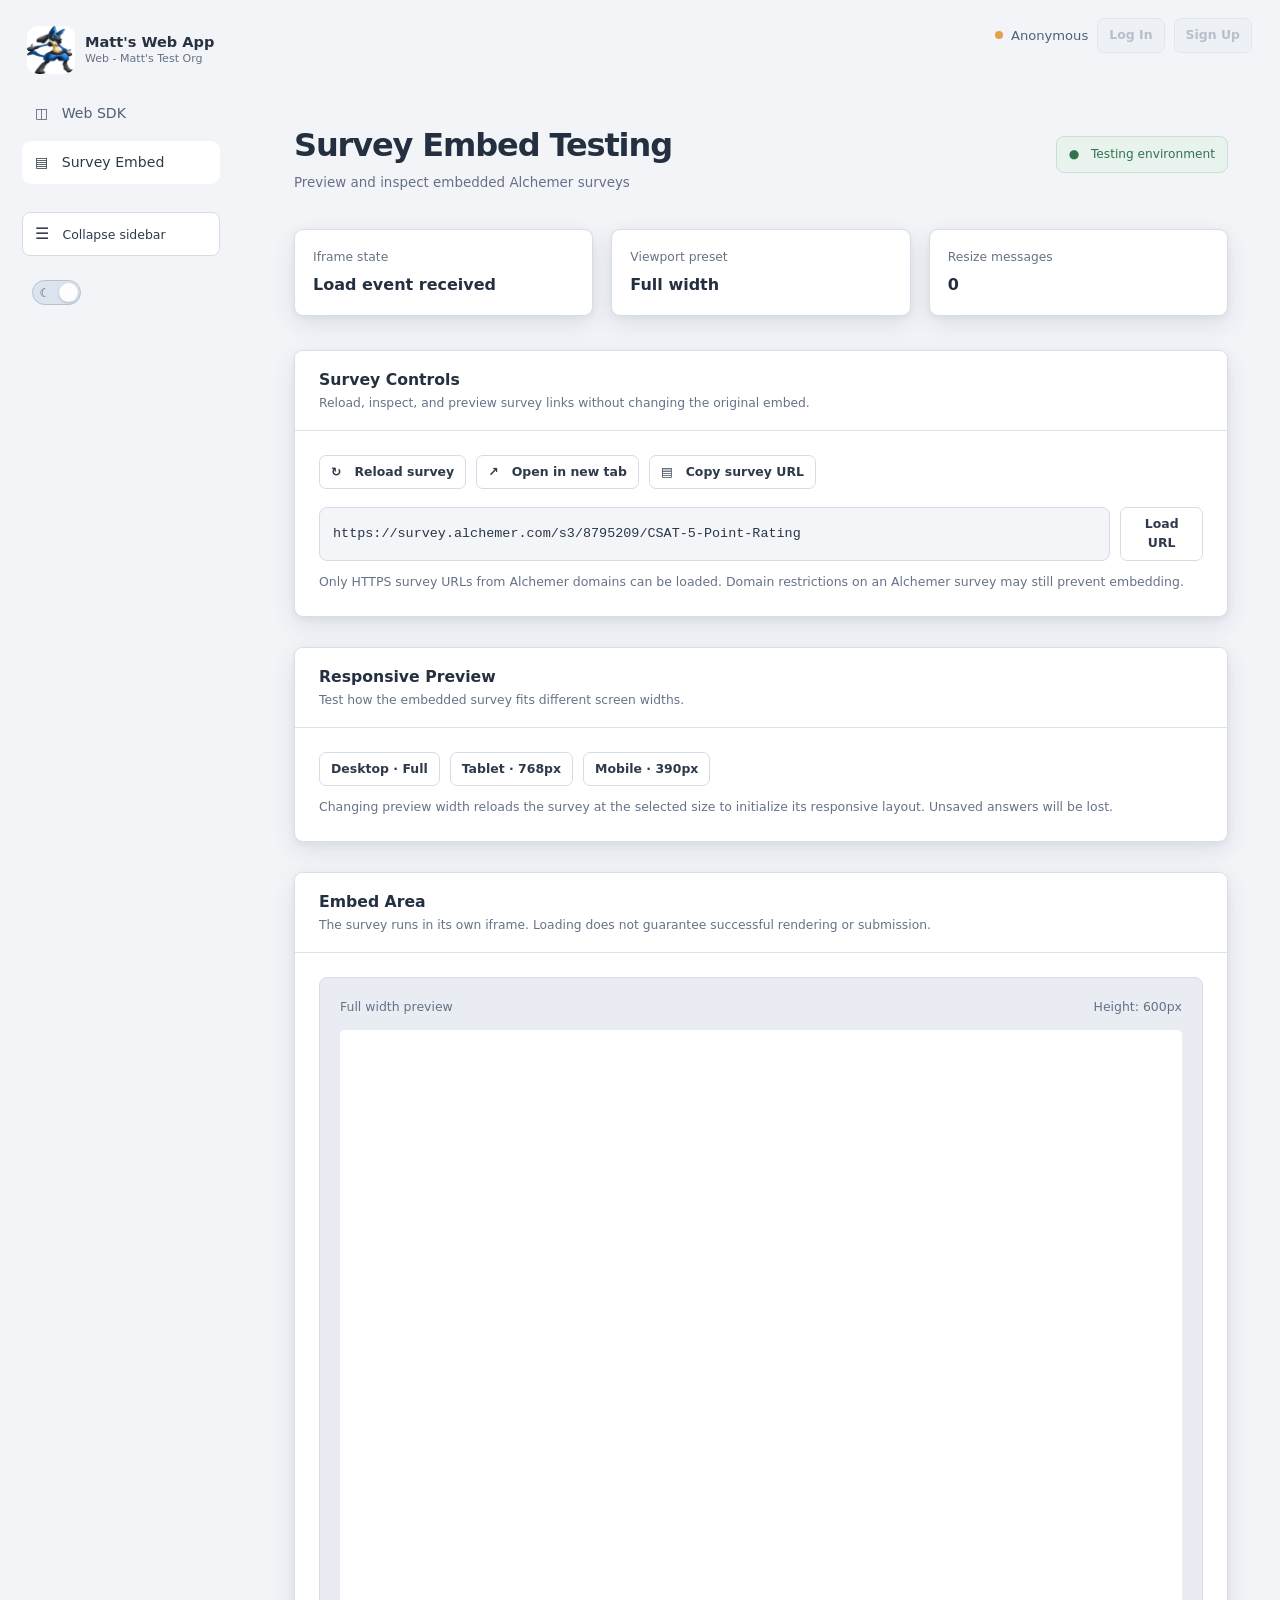
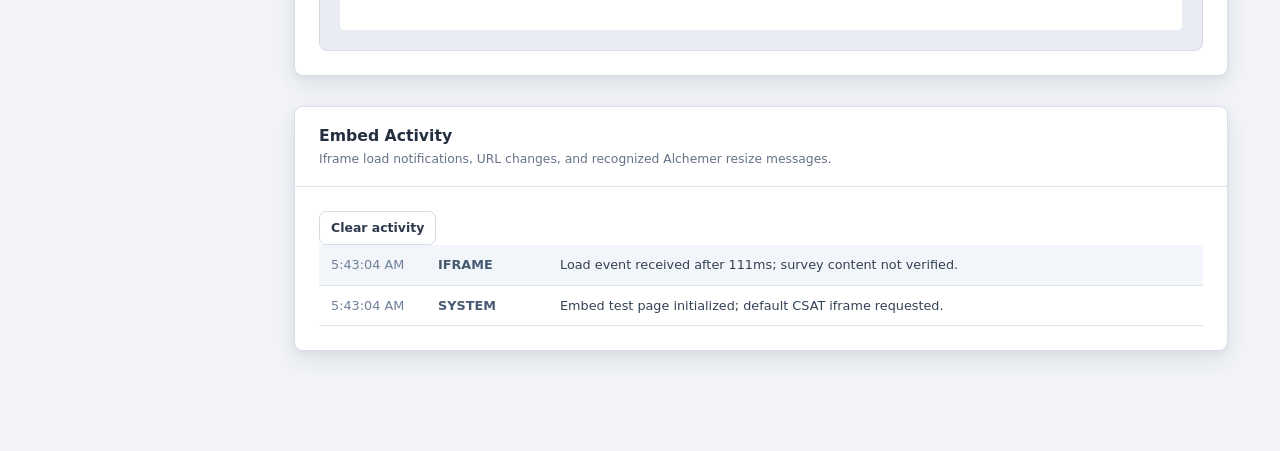
==== survey-embed.html @ 8068ecb2 "Remove footer and reload survey iframe when preview size changes" ====
<!DOCTYPE html>
<html lang="en">
<head>
  <meta charset="UTF-8">
  <meta name="viewport" content="width=device-width, initial-scale=1.0">
  <meta name="theme-color" content="#1d2026">
  <title>Survey Embed Testing — Matt's Web App</title>
  <style>
    :root { color-scheme: dark; --ink: #edf1f7; --muted: #a4adbb; --line: #393f48; --surface: #282c33; }
    * { box-sizing: border-box; }
    body { margin: 0; background: #1d2026; color: var(--ink); font-family: Inter,ui-sans-serif,system-ui,-apple-system,BlinkMacSystemFont,"Segoe UI",sans-serif; line-height: 1.5; }
    button,input { font: inherit; } button { cursor: pointer; } a { color: inherit; }
    .site-header { position: fixed; inset: 0 auto 0 0; width: 242px; background: #24272e; border-right: 1px solid #333840; }
    .header-inner { padding: 24px 14px; display: flex; flex-direction: column; gap: 36px; height: 100%; }
    .sidebar-brand { display: flex; align-items: center; gap: 10px; padding: 2px 5px 22px; border-bottom: 1px solid #373c45; text-decoration: none; }
    .sidebar-brand img { width: 48px; height: 48px; border-radius: 11px; object-fit: contain; flex-shrink: 0; }
    .sidebar-brand strong { display: block; font-size: .91rem; line-height: 1.3; }
    .sidebar-brand small { display: block; font-size: .69rem; color: #aab4c4; line-height: 1.35; }
    .brand { display: grid; gap: 6px; }
    .top-link { display: block; color: #a9afbb; padding: 11px 13px; border-radius: 8px; font-size: .88rem; text-decoration: none; }
    .top-link:hover { background: #343943; color: #fff; }
    .active-link { background: #30343d; color: #fff; border-left: 3px solid #818d9c; }
    .page { max-width: 1320px; margin-left: 242px; padding: 38px 52px 70px; }
    .top-status { display: flex; justify-content: flex-end; min-height: 46px; margin-bottom: 28px; }
    .status-pill { display: inline-flex; align-items: center; align-self: flex-start; gap: 8px; color: #c4ccd8; font-size: .83rem; }
    .status-dot { width: 8px; height: 8px; background: #b1b6c0; border-radius: 50%; }
    .status-pill[data-state="ready"] .status-dot { background: #69d4a2; }
    .status-pill[data-state="loading"] .status-dot { background: #e2b66d; }
    .heading { display: flex; justify-content: space-between; gap: 16px; align-items: center; margin-bottom: 36px; }
    .overline { font-size: .7rem; letter-spacing: .16em; color: #a0a9b5; font-weight: 750; }
    h1 { font-size: clamp(1.55rem,2.5vw,2rem); letter-spacing: -.035em; margin: 5px 0 4px; }
    .heading p { color: var(--muted); font-size: .84rem; margin: 0; }
    .environment { border: 1px solid #424d48; background: #292e32; color: #a5c8b1; padding: 8px 12px; border-radius: 8px; white-space: nowrap; font-size: .76rem; }
    .panel { background: var(--surface); border: 1px solid var(--line); border-radius: 9px; margin-bottom: 30px; padding: 0 24px 24px; box-shadow: 0 3px 12px rgba(0,0,0,.1); overflow: hidden; }
    .panel-heading { margin: 0 -24px 24px; padding: 17px 24px; background: #2c3038; border-bottom: 1px solid #3b424b; }
    h2 { font-size: .98rem; margin: 0 0 3px; }
    .panel-heading p { color: #9da6b5; font-size: .77rem; margin: 0; }
    .controls { display: flex; flex-wrap: wrap; align-items: center; gap: 10px; }
    .button { border: 1px solid #515a68; background: #343a44; color: #f0f4fa; padding: 10px 14px; border-radius: 7px; font-size: .84rem; font-weight: 600; }
    .button:hover { background: #424a56; border-color: #7b8797; }
    .button:focus-visible,input:focus-visible { outline: 2px solid #9bb2c7; outline-offset: 2px; }
    .button.selected { background: #4b5665; border-color: #929dac; }
    .url-row { display: flex; gap: 10px; margin-top: 18px; }
    .url-input { width: 100%; min-width: 0; padding: 11px 13px; background: #22262d; border: 1px solid #4b535f; border-radius: 7px; color: #edf1f7; font-size: .84rem; }
    .helper { font-size: .78rem; color: #a4adbb; margin: 12px 0 0; }
    .viewer { background: #20242b; border: 1px solid #424952; border-radius: 8px; padding: 20px; overflow: auto; }
    .viewer-meta { display: flex; justify-content: space-between; gap: 12px; color: #aab4c2; font-size: .78rem; margin-bottom: 13px; }
    .embed-shell { width: 100%; max-width: 100%; margin: 0 auto; background: #fff; border-radius: 5px; overflow: hidden; transition: width 180ms ease; }
    .embed-frame { display: block; width: 100%; min-height: 600px; border: 0; background: #fff; }
    .stats { display: grid; grid-template-columns: repeat(3,minmax(0,1fr)); gap: 14px; margin-bottom: 30px; }
    .stat { padding: 18px; border: 1px solid #393f48; background: #282c33; border-radius: 9px; }
    .stat-label { display: block; color: #a4adbb; font-size: .77rem; margin-bottom: 6px; }
    .stat-value { font-size: 1rem; font-weight: 700; overflow-wrap: anywhere; }
    .log { max-height: 300px; overflow: auto; }
    .log-entry { display: grid; grid-template-columns: 95px 110px minmax(0,1fr); gap: 12px; padding: 10px 12px; border-bottom: 1px solid #3d444d; font-size: .8rem; }
    .log-entry:nth-child(odd) { background: #2d323a; }
    .log-time { color: #a4adbb; } .log-type { color: #b5c5d6; font-weight: 700; } .log-message { color: #d0d7e2; overflow-wrap: anywhere; }
    .footer { text-align: center; color: #8995a8; font-size: .78rem; padding: 10px 0; }
    @media(max-width:900px) {
      .site-header { position: relative; width: 100%; border-right: 0; border-bottom: 1px solid #333840; }
      .header-inner { height: auto; padding: 12px 20px; flex-direction: row; flex-wrap: wrap; align-items: center; gap: 12px; }
      .sidebar-brand { border: 0; padding: 0; }
      .brand { display: flex; gap: 5px; }
      .page { margin: 0; padding: 28px 30px 50px; }
    }
    @media(max-width:620px) {
      .header-inner { flex-direction: column; align-items: flex-start; }
      .page { padding: 20px 16px 40px; }
      .heading { flex-direction: column; align-items: flex-start; gap: 10px; }
      .panel { padding: 0 16px 18px; margin-bottom: 24px; }
      .panel-heading { margin: 0 -16px 18px; padding: 15px 16px; }
      .stats { grid-template-columns: 1fr; gap: 10px; }
      .url-row { flex-direction: column; }
      .viewer { padding: 10px; }
      .log-entry { grid-template-columns: 1fr; gap: 2px; }
    }
  
    /* Floating sidebar: same page background, no enclosing rail */
    .site-header { background: transparent; border-right: 0; }
    .sidebar-brand { border-bottom: 0; padding-bottom: 0; }
    .header-inner { padding-left: 22px; padding-right: 22px; }
    .brand .active-link { border-left: 0; background: #30343d; }
    .brand .top-link, .brand-name.top-link { border-radius: 9px; }
    @media (max-width: 900px) {
      .site-header { border-bottom: 0; }
      .header-inner { padding-left: 20px; padding-right: 20px; }
    }


    /* Deeper panel surfaces and stronger elevation */
    .panel {
      background: #22262d;
      border-color: #3c424c;
      box-shadow: 0 10px 24px rgba(0, 0, 0, .28), 0 3px 8px rgba(0, 0, 0, .16);
    }
    .panel:hover {
      border-color: #505762;
      box-shadow: 0 13px 28px rgba(0, 0, 0, .32), 0 4px 10px rgba(0, 0, 0, .18);
    }
    .panel-heading { background: #252a32; border-bottom-color: #393f49; }
    .event-button { background: #343a44; }
    .event-button:hover { background: #404753; }

    .url-input { background: #171b21; border: 1px solid #343b45; border-radius: 8px; color: #d0d7e2; font-family: ui-monospace, SFMono-Regular, Consolas, monospace; }
    .url-input::placeholder { color: #8995a5; }
    .url-input:focus { outline: 1px solid #778595; border-color: #778595; }
    .heading { margin-top: 4px; }

    /* Shared SDK dashboard layout and inactive account controls */
    .global-auth { position: fixed; top: 18px; right: 28px; z-index: 100; display: flex; align-items: center; gap: 10px; }
    .global-auth .button { padding: 7px 11px; min-height: 34px; font-size: .78rem; }
    .global-auth .button:disabled { cursor: not-allowed; opacity: .48; background: #30353d; color: #b5beca; border-color: #434a55; }
    .auth-indicator { display: inline-flex; align-items: center; gap: 8px; font-size: .82rem; color: #aab4c2; }
    .auth-dot { width: 8px; height: 8px; border-radius: 50%; background: #e5a04c; }
    .page { box-sizing: border-box; max-width: none; width: auto; margin-left: 242px; padding: 112px 52px 70px; }
    .page > .heading, .page > .stats, .page > .panel, .page > .footer { width: 100%; max-width: 1320px; margin-left: auto; margin-right: auto; }
    .heading { margin-bottom: 36px; }
    .stats { margin-bottom: 34px; gap: 18px; }
    .panel { background: #22262d; border-color: #3c424c; box-shadow: 0 10px 24px rgba(0,0,0,.28),0 3px 8px rgba(0,0,0,.16); }
    .panel-heading { background: #2d323a; border-bottom-color: #3b424b; }
    .button { background: #30353d; border-color: #434a55; padding: 7px 11px; min-height: 34px; font-size: .78rem; }
    .button:hover:not(:disabled) { background: #393f49; border-color: #687381; }
    @media (max-width: 900px) {
      .page { margin-left: 0; padding: 90px 30px 50px; }
      .global-auth { top: 16px; right: 20px; }
      .sidebar-brand { padding-right: 175px; }
    }
    @media (max-width: 620px) {
      .page { padding: 85px 16px 40px; }
      .global-auth { top: 14px; right: 14px; gap: 6px; }
      .global-auth .button { padding: 7px 9px; font-size: .75rem; }
      .sidebar-brand { padding-right: 140px; }
    }

    /* Shared appearance control */
    .theme-toggle { display: inline-flex; align-items: center; justify-content: center; gap: 7px; flex: 0 0 auto; min-height: 34px; padding: 7px 11px; border: 1px solid #434a55; border-radius: 8px; background: #30353d; color: #e9edf3; font: 600 .78rem/1.2 inherit; cursor: pointer; }
    .theme-toggle:hover { background: #393f49; }
    .theme-toggle:focus-visible { outline: 2px solid #9bb2c7; outline-offset: 2px; }
    .theme-toggle .theme-icon { font-size: 1rem; line-height: 1; }
    .global-auth { gap: 9px; }
    html[data-theme="light"] { color-scheme: light; --ink: #222c39; --muted: #667387; --line: #d5dce5; --surface: #fff; --canvas: #f3f5f8; --sky: #e6edf5; --orange-wash: #fff2e1; --green: #16845d; --green-bg: #e5f5ed; --amber: #a46713; --red: #bb3d4c; --shadow: 0 8px 22px rgba(32,46,65,.09); }
    html[data-theme="light"] body { background: #f2f4f8; color: #273241; }
    html[data-theme="light"] .site-header { background: transparent; border-color: transparent; }
    html[data-theme="light"] .sidebar-brand, html[data-theme="light"] .sidebar-brand strong { color: #273241; border-color: #dce2e9; }
    html[data-theme="light"] .sidebar-brand small, html[data-theme="light"] .heading p, html[data-theme="light"] .dashboard-heading p { color: #647186; }
    html[data-theme="light"] .brand .top-link, html[data-theme="light"] .brand-name.top-link { color: #526074; }
    html[data-theme="light"] .brand .active-link { background: #e2e7ef; color: #263242; }
    html[data-theme="light"] .brand .top-link:hover { background: #e6ebf2; color: #263242; }
    html[data-theme="light"] .sidebar-toggle { background: #fff; color: #526074; border-color: #d5dce5; }
    html[data-theme="light"] .dashboard-heading h1, html[data-theme="light"] .heading h1 { color: #243040; }
    html[data-theme="light"] .dashboard-environment, html[data-theme="light"] .environment { background: #e9f3ee; color: #31744f; border-color: #cadfd0; }
    html[data-theme="light"] .status-card, html[data-theme="light"] .stat, html[data-theme="light"] .panel { background: #fff; border-color: #d7dee8; box-shadow: 0 9px 25px rgba(37,52,73,.1),0 2px 6px rgba(37,52,73,.05); }
    html[data-theme="light"] .panel:hover, html[data-theme="light"] .status-card:hover { border-color: #bdc9d8; box-shadow: 0 12px 27px rgba(37,52,73,.12); }
    html[data-theme="light"] .panel-heading { background: #e9edf3; border-bottom-color: #d5dce5; }
    html[data-theme="light"] .panel-heading h2, html[data-theme="light"] .stat-value, html[data-theme="light"] .status-value { color: #243040; }
    html[data-theme="light"] .panel-heading p, html[data-theme="light"] .status-label, html[data-theme="light"] .status-detail, html[data-theme="light"] .stat-label, html[data-theme="light"] .helper { color: #667387; }
    html[data-theme="light"] .event-button, html[data-theme="light"] .button, html[data-theme="light"] .button-secondary, html[data-theme="light"] .theme-toggle { background: #e9edf3; color: #2e3a4b; border-color: #cfd8e3; }
    html[data-theme="light"] .event-button:hover, html[data-theme="light"] .button:hover:not(:disabled), html[data-theme="light"] .theme-toggle:hover { background: #dde5ee; border-color: #b3c1d0; }
    html[data-theme="light"] .event-title, html[data-theme="light"] .event-button strong { color: #273241; }
    html[data-theme="light"] .event-description { color: #68768a; }
    html[data-theme="light"] .event-symbol { background: #dce5ef; color: #51667d; }
    html[data-theme="light"] .reset-button:not(:disabled):hover { background: #ffebed; color: #a62e42; border-color: #d45b6c; }
    html[data-theme="light"] .tool-console, html[data-theme="light"] .event-list, html[data-theme="light"] .text-input, html[data-theme="light"] .url-input, html[data-theme="light"] .inspector-grid code, html[data-theme="light"] .inspector-grid pre { background: #f3f5f8; color: #293648; border-color: #d5dce5; }
    html[data-theme="light"] .tool-console-heading { background: #e9edf3; color: #526074; border-color: #d5dce5; }
    html[data-theme="light"] .tool-console-output, html[data-theme="light"] .event-message { color: #344255; }
    html[data-theme="light"] .tool-console-output[data-tone="success"] { color: #197450; }
    html[data-theme="light"] .tool-console-output[data-tone="error"] { color: #b3374c; }
    html[data-theme="light"] .event-time, html[data-theme="light"] .event-list .empty-state, html[data-theme="light"] .tool-console-label { color: #718096; }
    html[data-theme="light"] .event-type { color: #465b72; }
    html[data-theme="light"] .text-input::placeholder, html[data-theme="light"] .url-input::placeholder { color: #8490a0; }
    html[data-theme="light"] .history-check, html[data-theme="light"] .viewer-meta, html[data-theme="light"] .footer { color: #657287; }
    html[data-theme="light"] .tool-console-output, html[data-theme="light"] .tool-console-heading { border-color: #d5dce5; }
    html[data-theme="light"] .viewer { background: #e9edf3; border-color: #d5dce5; }
    html[data-theme="light"] .log-entry { border-color: #dce2e9; }
    html[data-theme="light"] .log-entry:nth-child(odd) { background: #f2f5f9; }
    html[data-theme="light"] .log-time { color: #708097; }
    html[data-theme="light"] .log-type { color: #465b72; }
    html[data-theme="light"] .log-message { color: #344255; }
    html[data-theme="light"] .auth-indicator, html[data-theme="light"] .global-auth .anonymous-pill { color: #526074; }
    html[data-theme="light"] .notice { background: #f4f6f9; color: #566477; border-color: #d5dce5; }
    html[data-theme="light"] .toast { background: #fff; color: #273241; border-color: #d5dce5; }
    html[data-theme="light"] .toast span { color: #526074; }
    html[data-theme="light"] .global-auth .button:disabled { background: #e9edf3; color: #7b8798; border-color: #cfd8e3; }
    @media (max-width: 620px) { .theme-toggle .theme-label { display: none; } .theme-toggle { padding: 7px 9px; } }

    /* Compact sidebar theme switch and white light-mode headers */
    .header-inner { gap: 18px; }
    .brand { margin-bottom: 10px; }
    .theme-toggle {
      align-self: stretch; display: flex; justify-content: flex-start; align-items: center;
      gap: 9px; width: 100%; min-height: 34px; padding: 5px 10px;
      border: 0; background: transparent; color: #b7c1ce; border-radius: 8px;
      font-size: .76rem; font-weight: 500; cursor: pointer;
    }
    .theme-toggle:hover { background: #30353d; }
    .theme-toggle .theme-icon { font-size: .85rem; width: 15px; }
    .theme-toggle .theme-track { position: relative; width: 33px; height: 18px; flex-shrink: 0; border-radius: 20px; background: #4b5360; border: 1px solid #66707e; transition: background .18s ease; }
    .theme-toggle .theme-thumb { position: absolute; left: 2px; top: 2px; width: 12px; height: 12px; background: #e6eaf0; border-radius: 50%; transition: transform .18s ease; }
    html[data-theme="light"] .theme-toggle .theme-track { background: #a8b7ca; border-color: #91a3b8; }
    html[data-theme="light"] .theme-toggle .theme-thumb { transform: translateX(15px); background: #fff; }
    html[data-theme="light"] .panel-heading { background: #fff; border-bottom-color: #dce2e9; }
    html[data-theme="light"] .theme-toggle { background: transparent; border: 0; color: #526074; }
    html[data-theme="light"] .theme-toggle:hover { background: #e6ebf2; }
    @media (min-width: 901px) {
      body.sidebar-collapsed .theme-toggle { padding: 8px 3px; justify-content: center; flex-wrap: wrap; gap: 5px; }
      body.sidebar-collapsed .theme-toggle .theme-label { display: none; }
    }
    @media (max-width: 620px) {
      .theme-toggle { width: auto; align-self: flex-start; }
      .theme-toggle .theme-label { display: inline; }
    }

    .sidebar-toggle { background: transparent; border: 1px solid #3d444f; border-radius: 8px; padding: 9px 12px; color: #abb6c4; text-align: left; cursor: pointer; }
    .sidebar-toggle:hover { background: #30353d; }
    .sidebar-toggle-text { margin-left: 8px; font-size: .78rem; }
    html[data-theme="light"] .sidebar-toggle { background: #fff; border-color: #d5dce5; color: #526074; }
    @media (min-width: 901px) {
      body.sidebar-collapsed .site-header { width: 86px; }
      body.sidebar-collapsed .page { margin-left: 86px; }
      body.sidebar-collapsed .header-inner { padding-left: 14px; padding-right: 14px; }
      body.sidebar-collapsed .sidebar-brand { justify-content: center; }
      body.sidebar-collapsed .sidebar-brand span, body.sidebar-collapsed .sidebar-toggle-text { display: none; }
      body.sidebar-collapsed .brand .top-link { font-size: 0; text-align: center; }
      body.sidebar-collapsed .brand .top-link::first-letter { font-size: 1.2rem; }
      body.sidebar-collapsed .sidebar-toggle { text-align: center; }
    }

    /* Minimal sun/moon slider with no accompanying label */
    .theme-toggle, html[data-theme="light"] .theme-toggle { width: auto; align-self: flex-start; padding: 6px 10px; background: transparent; border: 0; }
    .theme-toggle .theme-track { width: 49px; height: 25px; display: flex; justify-content: space-between; align-items: center; padding: 0 5px; box-sizing: border-box; background: #444c58; border-color: #677383; }
    .theme-toggle .theme-sun, .theme-toggle .theme-moon { position: relative; z-index: 2; font-size: 12px; line-height: 1; color: #d5deea; }
    .theme-toggle .theme-thumb { width: 19px; height: 19px; top: 2px; left: 2px; background: #e9edf4; opacity: .95; }
    html[data-theme="light"] .theme-toggle .theme-track { background: #dce5ef; border-color: #b5c2d1; }
    html[data-theme="light"] .theme-toggle .theme-thumb { transform: translateX(24px); background: #fff; box-shadow: 0 1px 3px rgba(37,52,73,.25); }
    html[data-theme="light"] .theme-toggle .theme-sun, html[data-theme="light"] .theme-toggle .theme-moon { color: #506177; }
    @media (min-width: 901px) { body.sidebar-collapsed .theme-toggle { padding: 7px 0; width: 100%; justify-content: center; } }
    /* White interactive surfaces; preserve shaded text inputs and terminal consoles */
    html[data-theme="light"] .button, html[data-theme="light"] .button-secondary,
    html[data-theme="light"] .event-button, html[data-theme="light"] .sidebar-toggle,
    html[data-theme="light"] .brand .active-link, html[data-theme="light"] .event-symbol {
      background: #fff; color: #2e3a4b; border-color: #d5dce5;
    }
    html[data-theme="light"] .button:hover:not(:disabled), html[data-theme="light"] .button-secondary:hover:not(:disabled),
    html[data-theme="light"] .event-button:hover, html[data-theme="light"] .sidebar-toggle:hover,
    html[data-theme="light"] .brand .top-link:hover { background: #f5f7fa; border-color: #becad7; }
    html[data-theme="light"] .panel-heading { background: #fff; }
    html[data-theme="light"] .text-input, html[data-theme="light"] .url-input,
    html[data-theme="light"] .event-list, html[data-theme="light"] .tool-console { background: #f3f5f8; }

    /* Moon left, sun right; only the unselected option is visible */
    .theme-toggle .theme-moon, .theme-toggle .theme-sun { display: inline-flex; align-items: center; justify-content: center; width: 14px; }
    html[data-theme="dark"] .theme-toggle .theme-moon { visibility: hidden; }
    html[data-theme="dark"] .theme-toggle .theme-sun { visibility: visible; }
    html[data-theme="light"] .theme-toggle .theme-sun { visibility: hidden; }
    html[data-theme="light"] .theme-toggle .theme-moon { visibility: visible; }
</style>
  <script src="https://api.alchemer.com/head/surveyjsscript"></script>
  <script>
    (function () {
      var saved;
      try { saved = localStorage.getItem("matt-web-app-theme"); } catch (_) {}
      var theme = saved === "light" || saved === "dark" ? saved : (window.matchMedia("(prefers-color-scheme: light)").matches ? "light" : "dark");
      document.documentElement.dataset.theme = theme;
    })();
  </script>
</head>
<body>
  <header class="site-header">
    <div class="header-inner">
      <a class="sidebar-brand" href="./index.html">
        <img src="./Lucario-Icon.png" alt="" width="48" height="48">
        <span><strong>Matt's Web App</strong><small>Web - Matt's Test Org</small></span>
      </a>
      <nav class="brand" aria-label="Main navigation">
        <a class="top-link" href="./index.html">◫ &nbsp; Web SDK</a>
        <a class="top-link active-link" href="./survey-embed.html" aria-current="page">▤ &nbsp; Survey Embed</a>
      </nav>
      <button class="sidebar-toggle" id="sidebarToggle" type="button" aria-label="Collapse sidebar" aria-expanded="true">☰ <span class="sidebar-toggle-text">Collapse sidebar</span></button>
      <button class="theme-toggle" id="themeToggle" type="button" aria-label="Switch theme" aria-pressed="false" title="Switch theme"><span class="theme-track" aria-hidden="true"><span class="theme-moon">☾</span><span class="theme-sun">☀</span><span class="theme-thumb"></span></span></button>
    </div>
  </header>
  <div class="global-auth" aria-label="Authentication unavailable on Survey Embed">
    
    <span class="auth-indicator"><span class="auth-dot"></span>Anonymous</span>
    <button class="button" type="button" disabled title="Sign in on the SDK Testing dashboard">Log In</button>
    <button class="button" type="button" disabled title="Sign up on the SDK Testing dashboard">Sign Up</button>
  </div>
  <main class="page">
    <section class="heading">
      <div><h1>Survey Embed Testing</h1><p>Preview and inspect embedded Alchemer surveys</p></div>
      <span class="environment">● &nbsp; Testing environment</span>
    </section>
    <div class="stats">
      <div class="stat"><span class="stat-label">Iframe state</span><span class="stat-value" id="frameState">Loading</span></div>
      <div class="stat"><span class="stat-label">Viewport preset</span><span class="stat-value" id="viewportState">Full width</span></div>
      <div class="stat"><span class="stat-label">Resize messages</span><span class="stat-value" id="resizeCount">0</span></div>
    </div>
    <section class="panel">
      <div class="panel-heading"><h2>Survey Controls</h2><p>Reload, inspect, and preview survey links without changing the original embed.</p></div>
      <div class="controls">
        <button class="button" id="reloadButton" type="button">↻ &nbsp; Reload survey</button>
        <button class="button" id="openButton" type="button">↗ &nbsp; Open in new tab</button>
        <button class="button" id="copyButton" type="button">▤ &nbsp; Copy survey URL</button>
      </div>
      <div class="url-row">
        <input class="url-input" id="surveyUrl" aria-label="Survey URL" type="url" value="https://survey.alchemer.com/s3/8795209/CSAT-5-Point-Rating">
        <button class="button" id="applyButton" type="button">Load URL</button>
      </div>
      <p class="helper">Only HTTPS survey URLs from Alchemer domains can be loaded. Domain restrictions on an Alchemer survey may still prevent embedding.</p>
    </section>
    <section class="panel">
      <div class="panel-heading"><h2>Responsive Preview</h2><p>Test how the embedded survey fits different screen widths.</p></div>
      <div class="controls" role="group" aria-label="Survey preview width">
        <button class="button selected" type="button" data-width="full">Desktop · Full</button>
        <button class="button" type="button" data-width="768">Tablet · 768px</button>
        <button class="button" type="button" data-width="390">Mobile · 390px</button>
      </div>
      <p class="helper">Changing preview width reloads the survey at the selected size to initialize its responsive layout. Unsaved answers will be lost.</p>
    </section>
    <section class="panel">
      <div class="panel-heading"><h2>Embed Area</h2><p>The survey runs in its own iframe. Loading does not guarantee successful rendering or submission.</p></div>
      <div class="viewer">
        <div class="viewer-meta"><span id="previewLabel">Full width preview</span><span id="frameHeight">Height: 600px</span></div>
        <div class="embed-shell" id="embedShell">
          <iframe id="alchemer-embed" class="embed-frame" src="https://survey.alchemer.com/s3/8795209/CSAT-5-Point-Rating" title="Alchemer embedded survey" scrolling="auto" loading="lazy"></iframe>
        </div>
      </div>
    </section>
    <section class="panel">
      <div class="panel-heading"><h2>Embed Activity</h2><p>Iframe load notifications, URL changes, and recognized Alchemer resize messages.</p></div>
      <div class="controls"><button class="button" id="clearLogButton" type="button">Clear activity</button></div>
      <div class="log" id="activityLog" role="log" aria-live="polite"></div>
    </section>
  </main>
  <script>
    let frame = document.getElementById("alchemer-embed");
    const shell = document.getElementById("embedShell");
    const urlInput = document.getElementById("surveyUrl");
    const log = document.getElementById("activityLog");
    let resizeMessages = 0;
    let loadStartedAt = performance.now();
    let currentWidth = "full";
    function addLog(type, message) {
      const entry = document.createElement("div");
      entry.className = "log-entry";
      const time = document.createElement("span");
      time.className = "log-time";
      time.textContent = new Date().toLocaleTimeString();
      const label = document.createElement("span");
      label.className = "log-type";
      label.textContent = type;
      const detail = document.createElement("span");
      detail.className = "log-message";
      detail.textContent = message;
      entry.append(time,label,detail);
      log.prepend(entry);
      while (log.children.length > 80) log.lastElementChild.remove();
    }
    function surveyURL(value) {
      try {
        const parsed = new URL(value);
        if (parsed.protocol !== "https:" || !(parsed.hostname === "alchemer.com" || parsed.hostname.endsWith(".alchemer.com"))) return null;
        return parsed.href;
      } catch { return null; }
    }
    function setLoading() {
      document.getElementById("frameState").textContent = "Loading";
      loadStartedAt = performance.now();
    }
    function onFrameLoad() {
      document.getElementById("frameState").textContent = "Load event received";
      addLog("IFRAME","Load event received after " + Math.round(performance.now()-loadStartedAt) + "ms; survey content not verified.");
    }
    function reload(url) {
      setLoading();
      const nextFrame = frame.cloneNode(false);
      nextFrame.src = url;
      nextFrame.style.height = "600px";
      nextFrame.addEventListener("load", onFrameLoad);
      frame.replaceWith(nextFrame);
      frame = nextFrame;
      document.getElementById("frameHeight").textContent = "Height: 600px";
      addLog("NAVIGATION","Requested fresh iframe load at " + (currentWidth === "full" ? "full width" : currentWidth + "px") + ": " + url);
    }
    document.getElementById("reloadButton").addEventListener("click", () => reload(frame.src));
    document.getElementById("applyButton").addEventListener("click", () => {
      const url = surveyURL(urlInput.value.trim());
      if (!url) { addLog("ERROR","Invalid URL: enter an HTTPS Alchemer survey URL."); urlInput.focus(); return; }
      reload(url);
    });
    urlInput.addEventListener("keydown", event => { if (event.key === "Enter") { event.preventDefault(); document.getElementById("applyButton").click(); } });
    document.getElementById("openButton").addEventListener("click", () => window.open(frame.src, "_blank", "noopener,noreferrer"));
    document.getElementById("copyButton").addEventListener("click", async () => {
      try { await navigator.clipboard.writeText(frame.src); addLog("COPY","Survey URL copied."); }
      catch { addLog("ERROR","Clipboard unavailable; select the URL field to copy manually."); urlInput.value = frame.src; urlInput.select(); }
    });
    document.querySelectorAll("[data-width]").forEach(button => button.addEventListener("click", () => {
      currentWidth = button.dataset.width;
      shell.style.width = currentWidth === "full" ? "100%" : currentWidth + "px";
      document.getElementById("viewportState").textContent = currentWidth === "full" ? "Full width" : currentWidth + "px";
      document.getElementById("previewLabel").textContent = currentWidth === "full" ? "Full width preview" : currentWidth + "px preview";
      document.querySelectorAll("[data-width]").forEach(item => item.classList.toggle("selected",item === button));
      addLog("PREVIEW","Preview width set to " + (currentWidth === "full" ? "full" : currentWidth + "px") + ".");
      reload(frame.src);
    }));
    document.getElementById("clearLogButton").addEventListener("click", () => { log.replaceChildren(); addLog("SYSTEM","Activity log cleared."); });
    frame.addEventListener("load", onFrameLoad);
    window.addEventListener("message", event => {
      if (event.source !== frame.contentWindow) return;
      const host = (() => { try { return new URL(event.origin).hostname; } catch { return ""; } })();
      if (!(host === "alchemer.com" || host.endsWith(".alchemer.com"))) return;
      if (!event.data || event.data.caller !== "Alchemer") return;
      const height = Number(event.data.payload);
      if (!Number.isFinite(height) || height < 100 || height > 12000) return;
      frame.style.height = height + "px";
      document.getElementById("frameHeight").textContent = "Height: " + Math.round(height) + "px";
      resizeMessages++;
      document.getElementById("resizeCount").textContent = String(resizeMessages);
      addLog("RESIZE","Accepted Alchemer iframe height message: " + Math.round(height) + "px.");
    });
    document.getElementById("sidebarToggle").addEventListener("click", () => {
      const collapsed = document.body.classList.toggle("sidebar-collapsed");
      document.getElementById("sidebarToggle").setAttribute("aria-expanded", String(!collapsed));
      document.getElementById("sidebarToggle").setAttribute("aria-label", collapsed ? "Expand sidebar" : "Collapse sidebar");
    });
    addLog("SYSTEM","Embed test page initialized; default CSAT iframe requested.");
  </script>

  <script>
    (function () {
      var button = document.getElementById("themeToggle");
      if (!button) return;
      var media = window.matchMedia("(prefers-color-scheme: light)");
      function savedTheme() {
        try { return localStorage.getItem("matt-web-app-theme"); } catch (_) { return null; }
      }
      function apply(theme) {
        document.documentElement.dataset.theme = theme;
        button.setAttribute("aria-label", "Switch to " + (theme === "dark" ? "light" : "dark") + " mode");
        button.title = "Switch to " + (theme === "dark" ? "light" : "dark") + " mode";
        button.setAttribute("aria-pressed", String(theme === "light"));
      }
      apply(document.documentElement.dataset.theme);
      button.addEventListener("click", function () {
        var next = document.documentElement.dataset.theme === "dark" ? "light" : "dark";
        try { localStorage.setItem("matt-web-app-theme", next); } catch (_) {}
        apply(next);
      });
      function systemChanged() {
        if (savedTheme() !== "light" && savedTheme() !== "dark") apply(media.matches ? "light" : "dark");
      }
      if (media.addEventListener) media.addEventListener("change", systemChanged);
      else if (media.addListener) media.addListener(systemChanged);
    })();
  </script>
</body>
</html>
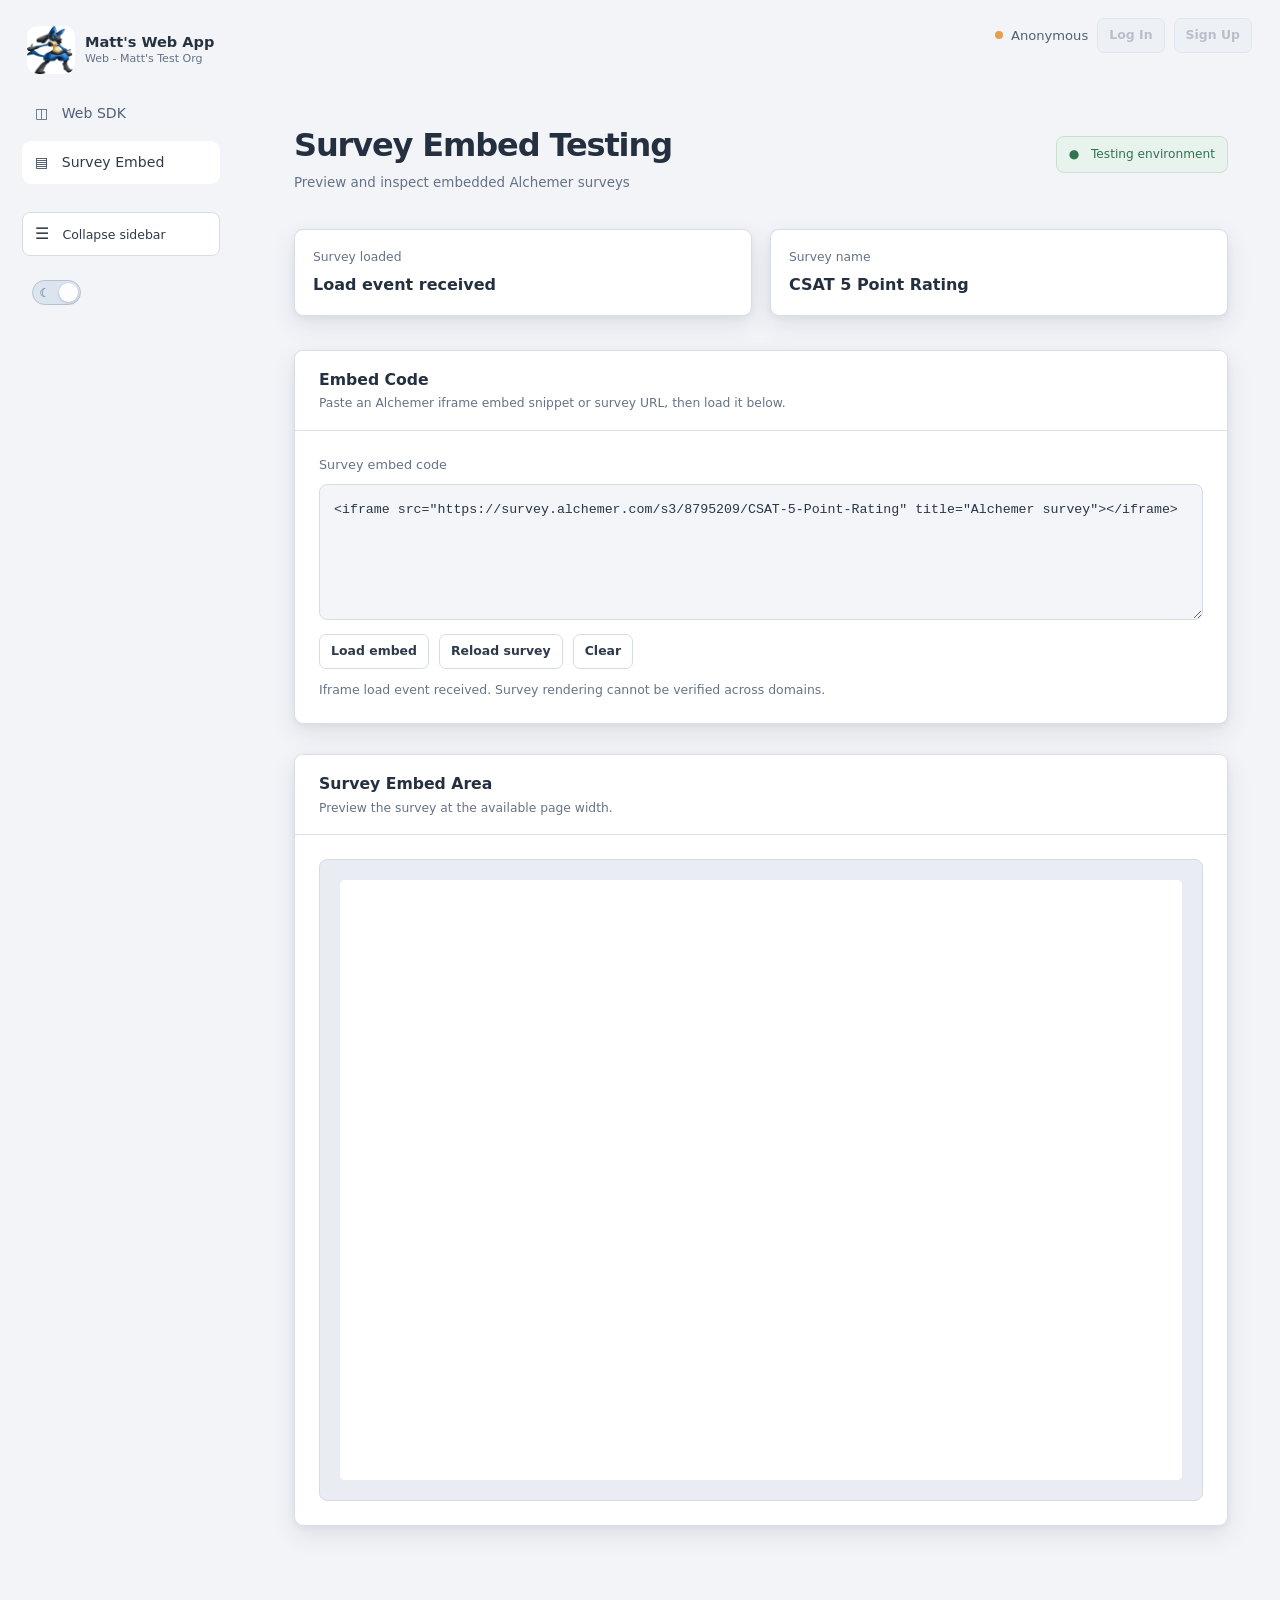
==== commit a4a30489: "Simplify Survey Embed to status tiles, pasteable iframe code, reload and clear controls, and preview" ====
--- a/survey-embed.html
+++ b/survey-embed.html
@@ -253,6 +253,20 @@
     html[data-theme="dark"] .theme-toggle .theme-sun { visibility: visible; }
     html[data-theme="light"] .theme-toggle .theme-sun { visibility: hidden; }
     html[data-theme="light"] .theme-toggle .theme-moon { visibility: visible; }
+
+    /* Simplified embed testing: two stats, code editor and preview */
+    .stats { grid-template-columns: repeat(2,minmax(0,1fr)); }
+    .embed-label { display: block; margin-bottom: 10px; font-size: .8rem; color: #aab4c2; }
+    .embed-code { display: block; width: 100%; min-height: 132px; resize: vertical; padding: 14px; border-radius: 8px; border: 1px solid #343b45; background: #171b21; color: #d0d7e2; font: .83rem/1.6 ui-monospace,SFMono-Regular,Consolas,monospace; }
+    .embed-code:focus { outline: 1px solid #778595; border-color: #778595; }
+    .embed-code::placeholder { color: #8995a5; }
+    .embed-tools { margin-top: 14px; }
+    .embed-empty { min-height: 320px; display: flex; align-items: center; justify-content: center; padding: 30px; color: #6d7887; background: #f7f8fa; text-align: center; }
+    .helper[data-error="true"] { color: #f09aa3; }
+    html[data-theme="light"] .embed-code { background: #f3f5f8; color: #293648; border-color: #d5dce5; }
+    html[data-theme="light"] .embed-label { color: #667387; }
+    html[data-theme="light"] .helper[data-error="true"] { color: #b3374c; }
+    @media (max-width: 620px) { .stats { grid-template-columns: 1fr; } }
 </style>
   <script src="https://api.alchemer.com/head/surveyjsscript"></script>
   <script>
@@ -290,72 +304,39 @@
       <div><h1>Survey Embed Testing</h1><p>Preview and inspect embedded Alchemer surveys</p></div>
       <span class="environment">● &nbsp; Testing environment</span>
     </section>
-    <div class="stats">
-      <div class="stat"><span class="stat-label">Iframe state</span><span class="stat-value" id="frameState">Loading</span></div>
-      <div class="stat"><span class="stat-label">Viewport preset</span><span class="stat-value" id="viewportState">Full width</span></div>
-      <div class="stat"><span class="stat-label">Resize messages</span><span class="stat-value" id="resizeCount">0</span></div>
+    <div class="stats" aria-label="Survey status">
+      <div class="stat"><span class="stat-label">Survey loaded</span><span class="stat-value" id="surveyLoaded">Loading…</span></div>
+      <div class="stat"><span class="stat-label">Survey name</span><span class="stat-value" id="surveyName">CSAT 5 Point Rating</span></div>
     </div>
     <section class="panel">
-      <div class="panel-heading"><h2>Survey Controls</h2><p>Reload, inspect, and preview survey links without changing the original embed.</p></div>
-      <div class="controls">
-        <button class="button" id="reloadButton" type="button">↻ &nbsp; Reload survey</button>
-        <button class="button" id="openButton" type="button">↗ &nbsp; Open in new tab</button>
-        <button class="button" id="copyButton" type="button">▤ &nbsp; Copy survey URL</button>
+      <div class="panel-heading"><h2>Embed Code</h2><p>Paste an Alchemer iframe embed snippet or survey URL, then load it below.</p></div>
+      <label class="embed-label" for="embedCode">Survey embed code</label>
+      <textarea class="embed-code" id="embedCode" rows="5" spellcheck="false" placeholder="Paste an Alchemer iframe embed snippet or HTTPS survey URL…">&lt;iframe src="https://survey.alchemer.com/s3/8795209/CSAT-5-Point-Rating" title="Alchemer survey"&gt;&lt;/iframe&gt;</textarea>
+      <div class="controls embed-tools">
+        <button class="button" id="loadButton" type="button">Load embed</button>
+        <button class="button" id="reloadButton" type="button">Reload survey</button>
+        <button class="button" id="clearButton" type="button">Clear</button>
       </div>
-      <div class="url-row">
-        <input class="url-input" id="surveyUrl" aria-label="Survey URL" type="url" value="https://survey.alchemer.com/s3/8795209/CSAT-5-Point-Rating">
-        <button class="button" id="applyButton" type="button">Load URL</button>
-      </div>
-      <p class="helper">Only HTTPS survey URLs from Alchemer domains can be loaded. Domain restrictions on an Alchemer survey may still prevent embedding.</p>
+      <p class="helper" id="embedFeedback" role="status">Only HTTPS Alchemer survey URLs are supported. Embedded scripts are not executed.</p>
     </section>
     <section class="panel">
-      <div class="panel-heading"><h2>Responsive Preview</h2><p>Test how the embedded survey fits different screen widths.</p></div>
-      <div class="controls" role="group" aria-label="Survey preview width">
-        <button class="button selected" type="button" data-width="full">Desktop · Full</button>
-        <button class="button" type="button" data-width="768">Tablet · 768px</button>
-        <button class="button" type="button" data-width="390">Mobile · 390px</button>
-      </div>
-      <p class="helper">Changing preview width reloads the survey at the selected size to initialize its responsive layout. Unsaved answers will be lost.</p>
-    </section>
-    <section class="panel">
-      <div class="panel-heading"><h2>Embed Area</h2><p>The survey runs in its own iframe. Loading does not guarantee successful rendering or submission.</p></div>
+      <div class="panel-heading"><h2>Survey Embed Area</h2><p>Preview the survey at the available page width.</p></div>
       <div class="viewer">
-        <div class="viewer-meta"><span id="previewLabel">Full width preview</span><span id="frameHeight">Height: 600px</span></div>
         <div class="embed-shell" id="embedShell">
           <iframe id="alchemer-embed" class="embed-frame" src="https://survey.alchemer.com/s3/8795209/CSAT-5-Point-Rating" title="Alchemer embedded survey" scrolling="auto" loading="lazy"></iframe>
         </div>
       </div>
     </section>
-    <section class="panel">
-      <div class="panel-heading"><h2>Embed Activity</h2><p>Iframe load notifications, URL changes, and recognized Alchemer resize messages.</p></div>
-      <div class="controls"><button class="button" id="clearLogButton" type="button">Clear activity</button></div>
-      <div class="log" id="activityLog" role="log" aria-live="polite"></div>
-    </section>
   </main>
   <script>
     let frame = document.getElementById("alchemer-embed");
     const shell = document.getElementById("embedShell");
-    const urlInput = document.getElementById("surveyUrl");
-    const log = document.getElementById("activityLog");
-    let resizeMessages = 0;
-    let loadStartedAt = performance.now();
-    let currentWidth = "full";
-    function addLog(type, message) {
-      const entry = document.createElement("div");
-      entry.className = "log-entry";
-      const time = document.createElement("span");
-      time.className = "log-time";
-      time.textContent = new Date().toLocaleTimeString();
-      const label = document.createElement("span");
-      label.className = "log-type";
-      label.textContent = type;
-      const detail = document.createElement("span");
-      detail.className = "log-message";
-      detail.textContent = message;
-      entry.append(time,label,detail);
-      log.prepend(entry);
-      while (log.children.length > 80) log.lastElementChild.remove();
-    }
+    const embedCode = document.getElementById("embedCode");
+    const feedback = document.getElementById("embedFeedback");
+    const loaded = document.getElementById("surveyLoaded");
+    const nameField = document.getElementById("surveyName");
+    let currentUrl = frame.src;
+
     function surveyURL(value) {
       try {
         const parsed = new URL(value);
@@ -363,67 +344,112 @@
         return parsed.href;
       } catch { return null; }
     }
-    function setLoading() {
-      document.getElementById("frameState").textContent = "Loading";
-      loadStartedAt = performance.now();
+    function extractSurveyURL(value) {
+      const input = value.trim();
+      if (!input) return null;
+      const direct = surveyURL(input);
+      if (direct) return direct;
+      const doc = new DOMParser().parseFromString(input, "text/html");
+      const candidates = [...doc.querySelectorAll("iframe[src]")];
+      for (const iframe of candidates) {
+        const url = surveyURL(iframe.getAttribute("src"));
+        if (url) return url;
+      }
+      return null;
+    }
+    function surveyName(url) {
+      try {
+        const parts = new URL(url).pathname.split("/").filter(Boolean);
+        const slug = parts[parts.length - 1] || "Unnamed survey";
+        return decodeURIComponent(slug).replace(/[-_]+/g, " ");
+      } catch { return "Unknown"; }
+    }
+    function setFeedback(message, isError) {
+      feedback.textContent = message;
+      feedback.dataset.error = isError ? "true" : "false";
     }
     function onFrameLoad() {
-      document.getElementById("frameState").textContent = "Load event received";
-      addLog("IFRAME","Load event received after " + Math.round(performance.now()-loadStartedAt) + "ms; survey content not verified.");
-    }
-    function reload(url) {
-      setLoading();
-      const nextFrame = frame.cloneNode(false);
+      loaded.textContent = "Load event received";
+      setFeedback("Iframe load event received. Survey rendering cannot be verified across domains.", false);
+    }
+    function loadSurvey(url) {
+      currentUrl = url;
+      loaded.textContent = "Loading…";
+      nameField.textContent = surveyName(url);
+      setFeedback("Loading survey…", false);
+      const nextFrame = document.createElement("iframe");
+      nextFrame.id = "alchemer-embed";
+      nextFrame.className = "embed-frame";
+      nextFrame.title = "Alchemer embedded survey";
+      nextFrame.setAttribute("scrolling", "auto");
+      nextFrame.setAttribute("loading", "eager");
+      nextFrame.addEventListener("load", onFrameLoad);
       nextFrame.src = url;
-      nextFrame.style.height = "600px";
-      nextFrame.addEventListener("load", onFrameLoad);
       frame.replaceWith(nextFrame);
       frame = nextFrame;
-      document.getElementById("frameHeight").textContent = "Height: 600px";
-      addLog("NAVIGATION","Requested fresh iframe load at " + (currentWidth === "full" ? "full width" : currentWidth + "px") + ": " + url);
-    }
-    document.getElementById("reloadButton").addEventListener("click", () => reload(frame.src));
-    document.getElementById("applyButton").addEventListener("click", () => {
-      const url = surveyURL(urlInput.value.trim());
-      if (!url) { addLog("ERROR","Invalid URL: enter an HTTPS Alchemer survey URL."); urlInput.focus(); return; }
-      reload(url);
+    }
+    document.getElementById("loadButton").addEventListener("click", () => {
+      const url = extractSurveyURL(embedCode.value);
+      if (!url) {
+        setFeedback("Enter an HTTPS Alchemer survey URL or an iframe snippet with a valid Alchemer src.", true);
+        embedCode.focus();
+        return;
+      }
+      loadSurvey(url);
     });
-    urlInput.addEventListener("keydown", event => { if (event.key === "Enter") { event.preventDefault(); document.getElementById("applyButton").click(); } });
-    document.getElementById("openButton").addEventListener("click", () => window.open(frame.src, "_blank", "noopener,noreferrer"));
-    document.getElementById("copyButton").addEventListener("click", async () => {
-      try { await navigator.clipboard.writeText(frame.src); addLog("COPY","Survey URL copied."); }
-      catch { addLog("ERROR","Clipboard unavailable; select the URL field to copy manually."); urlInput.value = frame.src; urlInput.select(); }
+    document.getElementById("reloadButton").addEventListener("click", () => {
+      const url = extractSurveyURL(embedCode.value);
+      if (!url) {
+        setFeedback("Paste a valid Alchemer iframe snippet or URL before reloading.", true);
+        return;
+      }
+      loadSurvey(url);
     });
-    document.querySelectorAll("[data-width]").forEach(button => button.addEventListener("click", () => {
-      currentWidth = button.dataset.width;
-      shell.style.width = currentWidth === "full" ? "100%" : currentWidth + "px";
-      document.getElementById("viewportState").textContent = currentWidth === "full" ? "Full width" : currentWidth + "px";
-      document.getElementById("previewLabel").textContent = currentWidth === "full" ? "Full width preview" : currentWidth + "px preview";
-      document.querySelectorAll("[data-width]").forEach(item => item.classList.toggle("selected",item === button));
-      addLog("PREVIEW","Preview width set to " + (currentWidth === "full" ? "full" : currentWidth + "px") + ".");
-      reload(frame.src);
-    }));
-    document.getElementById("clearLogButton").addEventListener("click", () => { log.replaceChildren(); addLog("SYSTEM","Activity log cleared."); });
+    document.getElementById("clearButton").addEventListener("click", () => {
+      embedCode.value = "";
+      currentUrl = null;
+      loaded.textContent = "No survey";
+      nameField.textContent = "—";
+      frame.removeAttribute("src");
+      frame.replaceWith(document.createElement("div"));
+      const placeholder = shell.firstElementChild;
+      placeholder.className = "embed-empty";
+      placeholder.textContent = "Paste embed code above to display a survey.";
+      frame = null;
+      setFeedback("Embed code and preview cleared.", false);
+    });
+    // Restore the iframe after Clear when a new survey is submitted.
+    const originalLoadSurvey = loadSurvey;
+    loadSurvey = function (url) {
+      if (!frame) {
+        const placeholder = shell.querySelector(".embed-empty");
+        const nextFrame = document.createElement("iframe");
+        nextFrame.id = "alchemer-embed";
+        nextFrame.className = "embed-frame";
+        nextFrame.title = "Alchemer embedded survey";
+        nextFrame.setAttribute("scrolling", "auto");
+        if (placeholder) placeholder.replaceWith(nextFrame);
+        else shell.append(nextFrame);
+        frame = nextFrame;
+      }
+      originalLoadSurvey(url);
+    };
     frame.addEventListener("load", onFrameLoad);
     window.addEventListener("message", event => {
-      if (event.source !== frame.contentWindow) return;
-      const host = (() => { try { return new URL(event.origin).hostname; } catch { return ""; } })();
+      if (!frame || event.source !== frame.contentWindow) return;
+      let host;
+      try { host = new URL(event.origin).hostname; } catch { return; }
       if (!(host === "alchemer.com" || host.endsWith(".alchemer.com"))) return;
       if (!event.data || event.data.caller !== "Alchemer") return;
       const height = Number(event.data.payload);
       if (!Number.isFinite(height) || height < 100 || height > 12000) return;
       frame.style.height = height + "px";
-      document.getElementById("frameHeight").textContent = "Height: " + Math.round(height) + "px";
-      resizeMessages++;
-      document.getElementById("resizeCount").textContent = String(resizeMessages);
-      addLog("RESIZE","Accepted Alchemer iframe height message: " + Math.round(height) + "px.");
     });
     document.getElementById("sidebarToggle").addEventListener("click", () => {
       const collapsed = document.body.classList.toggle("sidebar-collapsed");
       document.getElementById("sidebarToggle").setAttribute("aria-expanded", String(!collapsed));
       document.getElementById("sidebarToggle").setAttribute("aria-label", collapsed ? "Expand sidebar" : "Collapse sidebar");
     });
-    addLog("SYSTEM","Embed test page initialized; default CSAT iframe requested.");
   </script>
 
   <script>
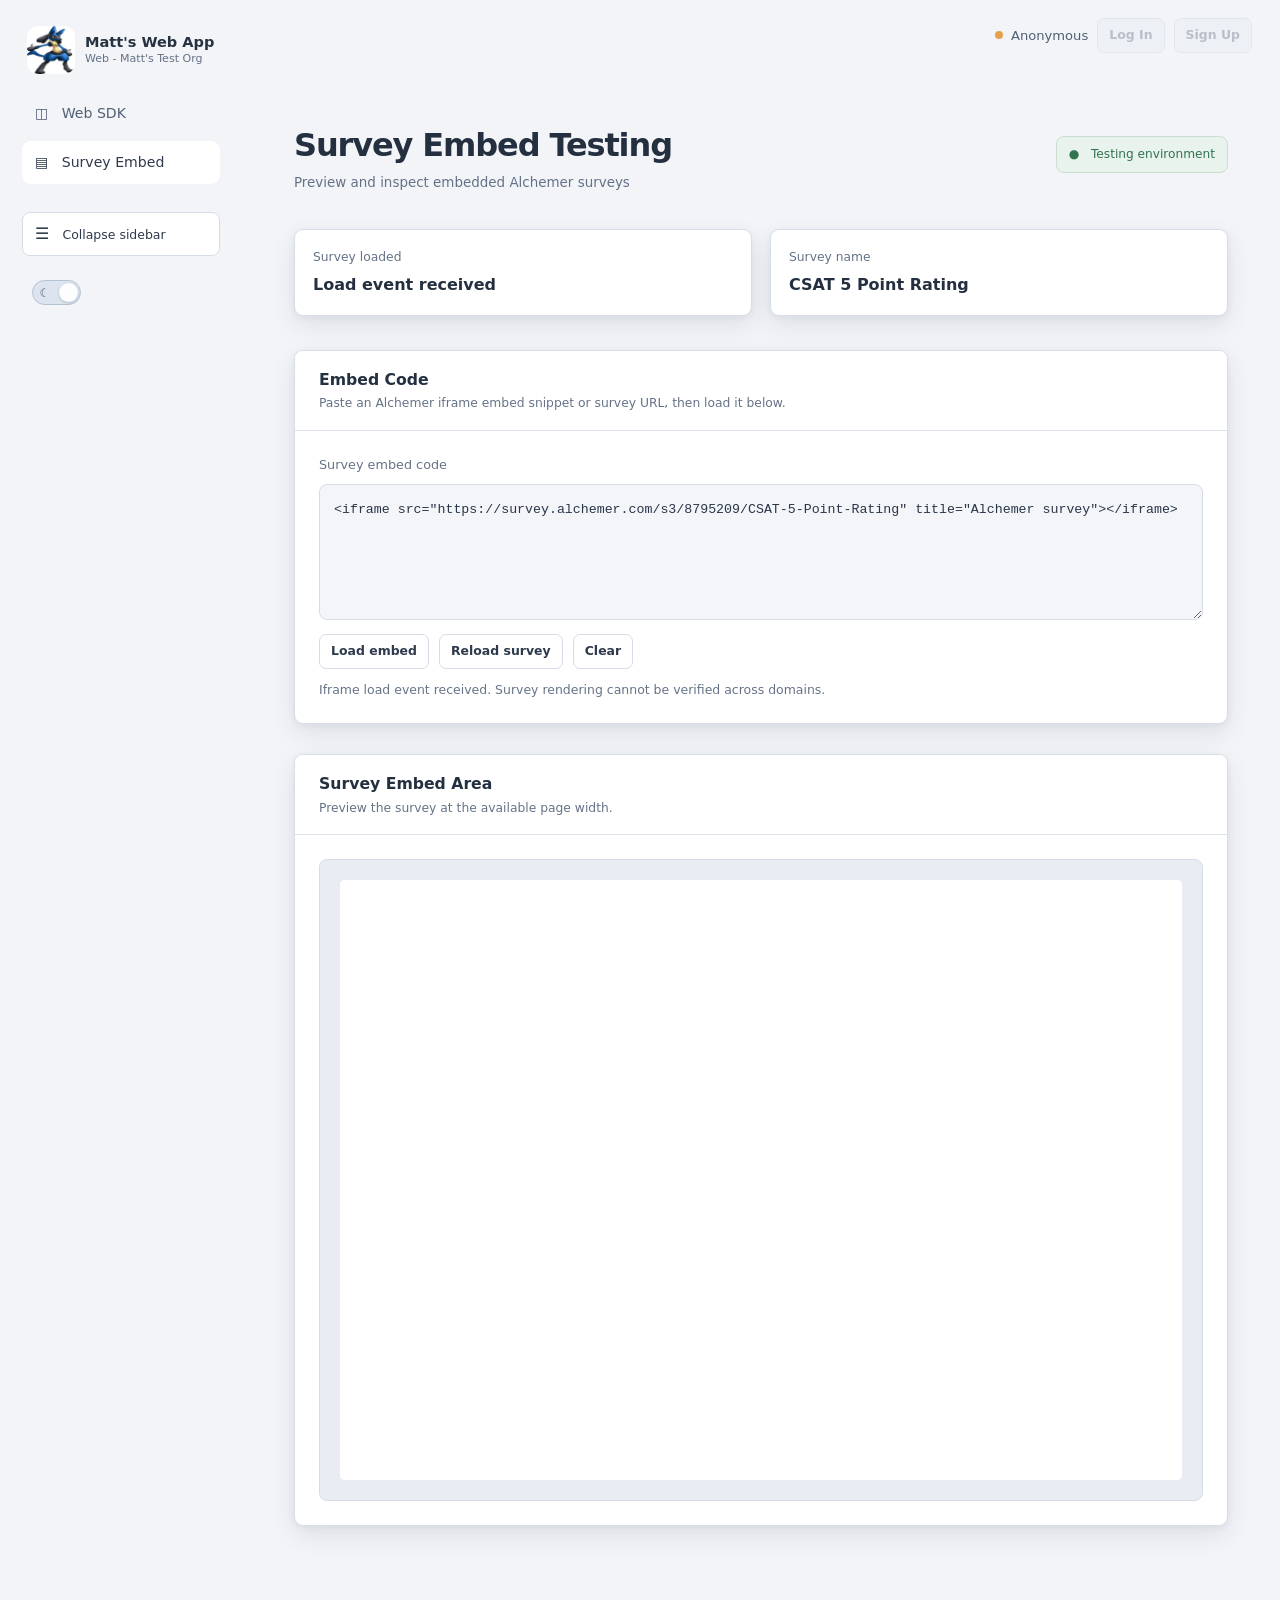
==== commit 90f98dc9: "Improve mobile header spacing, prevent auth clipping, and hide sidebar collapse on phones" ====
--- a/survey-embed.html
+++ b/survey-embed.html
@@ -267,6 +267,54 @@
     html[data-theme="light"] .embed-label { color: #667387; }
     html[data-theme="light"] .helper[data-error="true"] { color: #b3374c; }
     @media (max-width: 620px) { .stats { grid-template-columns: 1fr; } }
+
+    /* Mobile-only two-row header: branding/account, then navigation/theme */
+    @media (max-width: 900px) {
+      .site-header { position: relative; inset: auto; width: 100%; height: auto; background: transparent; border: 0; }
+      .header-inner {
+        display: grid; grid-template-columns: minmax(0,1fr) auto;
+        grid-template-areas: "identity identity" "navigation theme";
+        align-items: center; column-gap: 10px; row-gap: 12px;
+        height: auto; padding: 14px 16px 12px; margin: 0;
+      }
+      .sidebar-brand {
+        grid-area: identity; min-width: 0; max-width: calc(100% - 178px);
+        padding: 0; margin: 0; border: 0; gap: 9px;
+      }
+      .sidebar-brand img { width: 40px; height: 40px; flex-shrink: 0; }
+      .sidebar-brand span { min-width: 0; overflow: hidden; }
+      .sidebar-brand strong, .sidebar-brand small { overflow: hidden; white-space: nowrap; text-overflow: ellipsis; }
+      .brand { grid-area: navigation; display: flex; flex-wrap: nowrap; align-items: center; gap: 4px; min-width: 0; margin: 0; }
+      .brand .top-link { padding: 9px 10px; font-size: .8rem; white-space: nowrap; }
+      .sidebar-toggle { display: none !important; }
+      .theme-toggle, html[data-theme="light"] .theme-toggle {
+        grid-area: theme; justify-self: end; align-self: center; margin: 0;
+        padding: 5px; width: auto; min-height: 34px;
+      }
+      .global-auth {
+        position: absolute; top: 16px; right: 16px; left: auto; z-index: 5;
+        display: flex; align-items: center; gap: 5px; max-width: 170px;
+      }
+      .global-auth .anonymous-pill, .global-auth .auth-indicator {
+        min-width: 0; max-width: 94px; overflow: hidden; white-space: nowrap;
+        text-overflow: ellipsis; font-size: .72rem;
+      }
+      .global-auth #authStatusText { display: block; min-width: 0; overflow: hidden; text-overflow: ellipsis; }
+      .global-auth .button, .global-auth .button:not(.event-button) {
+        padding: 6px 8px; min-height: 32px; font-size: .72rem; flex-shrink: 0;
+      }
+      .page, body.sidebar-collapsed .page { margin-left: 0; padding: 22px 16px 40px; }
+      .page > .heading { margin-top: 0; }
+    }
+    @media (max-width: 390px) {
+      .sidebar-brand { max-width: calc(100% - 150px); }
+      .sidebar-brand img { width: 36px; height: 36px; }
+      .sidebar-brand strong { font-size: .78rem; }
+      .sidebar-brand small { font-size: .63rem; }
+      .global-auth { max-width: 145px; gap: 3px; }
+      .global-auth .anonymous-pill, .global-auth .auth-indicator { max-width: 68px; }
+      .brand .top-link { padding: 8px 7px; font-size: .75rem; }
+    }
 </style>
   <script src="https://api.alchemer.com/head/surveyjsscript"></script>
   <script>
@@ -385,7 +433,12 @@
       nextFrame.setAttribute("loading", "eager");
       nextFrame.addEventListener("load", onFrameLoad);
       nextFrame.src = url;
-      frame.replaceWith(nextFrame);
+      if (frame) frame.replaceWith(nextFrame);
+      else {
+        const placeholder = shell.querySelector(".embed-empty");
+        if (placeholder) placeholder.replaceWith(nextFrame);
+        else shell.append(nextFrame);
+      }
       frame = nextFrame;
     }
     document.getElementById("loadButton").addEventListener("click", () => {
@@ -418,22 +471,6 @@
       frame = null;
       setFeedback("Embed code and preview cleared.", false);
     });
-    // Restore the iframe after Clear when a new survey is submitted.
-    const originalLoadSurvey = loadSurvey;
-    loadSurvey = function (url) {
-      if (!frame) {
-        const placeholder = shell.querySelector(".embed-empty");
-        const nextFrame = document.createElement("iframe");
-        nextFrame.id = "alchemer-embed";
-        nextFrame.className = "embed-frame";
-        nextFrame.title = "Alchemer embedded survey";
-        nextFrame.setAttribute("scrolling", "auto");
-        if (placeholder) placeholder.replaceWith(nextFrame);
-        else shell.append(nextFrame);
-        frame = nextFrame;
-      }
-      originalLoadSurvey(url);
-    };
     frame.addEventListener("load", onFrameLoad);
     window.addEventListener("message", event => {
       if (!frame || event.source !== frame.contentWindow) return;
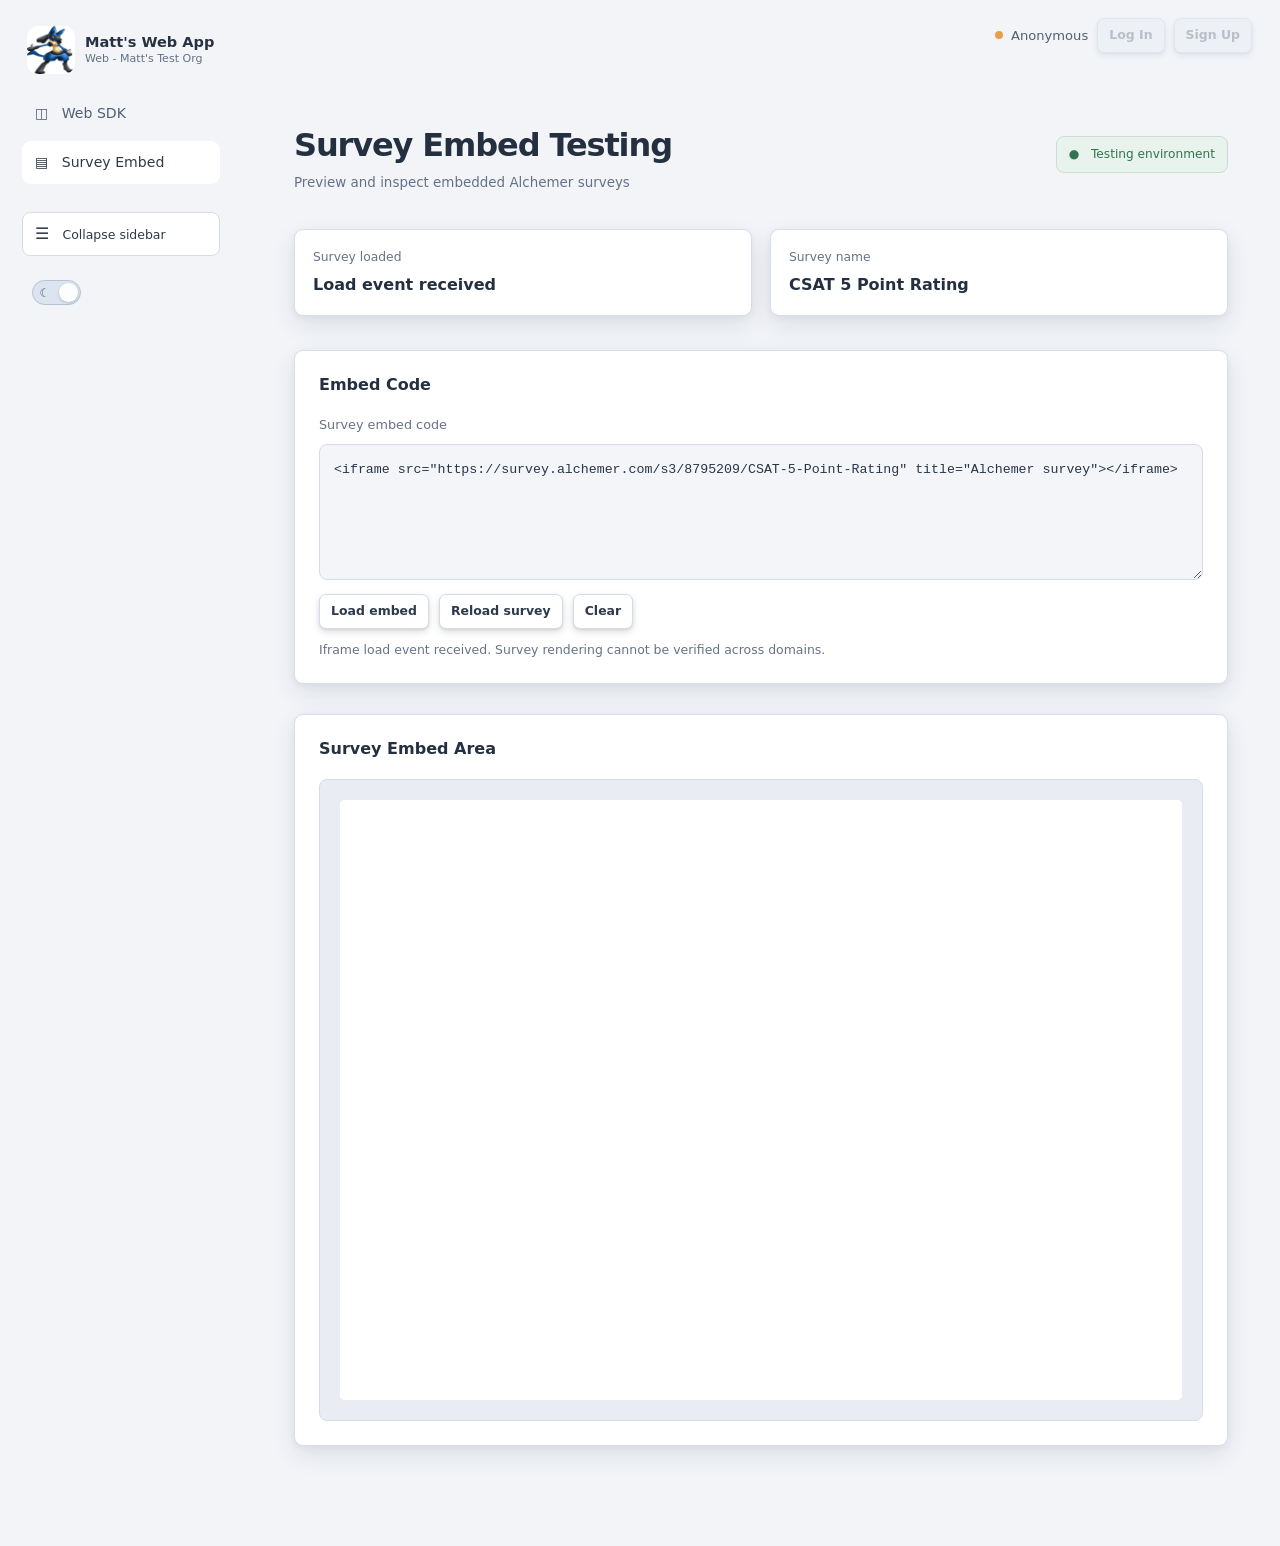
==== commit ad0e30f9: "Match simplified floating panel headers and button shadows on Survey Embed" ====
--- a/survey-embed.html
+++ b/survey-embed.html
@@ -315,6 +315,26 @@
       .global-auth .anonymous-pill, .global-auth .auth-indicator { max-width: 68px; }
       .brand .top-link { padding: 8px 7px; font-size: .75rem; }
     }
+
+    @media (max-width: 900px) {
+      .global-auth .anonymous-pill:not(.authenticated) #authStatusText { display: none; }
+      .global-auth .anonymous-pill:not(.authenticated) { gap: 0; }
+      .global-auth .auth-indicator { font-size: 0; gap: 0; }
+      .global-auth .auth-indicator .auth-dot { display: inline-block; flex: 0 0 8px; }
+    }
+
+    /* Consistent floating panel headings and clickable button elevation */
+    .panel { overflow: visible; padding-top: 22px; }
+    .panel-heading, html[data-theme="light"] .panel-heading {
+      background: transparent; border: 0; margin: 0 0 18px; padding: 0;
+    }
+    .panel-heading h2 { margin: 0; font-size: 1rem; font-weight: 700; }
+    .panel-heading p { display: none; }
+    .button { box-shadow: 0 3px 7px rgba(0,0,0,.22), 0 1px 2px rgba(0,0,0,.15); transition: box-shadow .15s ease, transform .15s ease; }
+    .button:hover:not(:disabled) { box-shadow: 0 5px 12px rgba(0,0,0,.27); transform: translateY(-1px); }
+    .button:active:not(:disabled) { transform: translateY(0); }
+    html[data-theme="light"] .button { box-shadow: 0 3px 7px rgba(39,51,69,.16), 0 1px 2px rgba(39,51,69,.1); }
+    @media (max-width: 620px) { .panel { padding-top: 18px; } .panel-heading { margin-bottom: 14px; } }
 </style>
   <script src="https://api.alchemer.com/head/surveyjsscript"></script>
   <script>
@@ -357,7 +377,7 @@
       <div class="stat"><span class="stat-label">Survey name</span><span class="stat-value" id="surveyName">CSAT 5 Point Rating</span></div>
     </div>
     <section class="panel">
-      <div class="panel-heading"><h2>Embed Code</h2><p>Paste an Alchemer iframe embed snippet or survey URL, then load it below.</p></div>
+      <div class="panel-heading"><h2>Embed Code</h2></div>
       <label class="embed-label" for="embedCode">Survey embed code</label>
       <textarea class="embed-code" id="embedCode" rows="5" spellcheck="false" placeholder="Paste an Alchemer iframe embed snippet or HTTPS survey URL…">&lt;iframe src="https://survey.alchemer.com/s3/8795209/CSAT-5-Point-Rating" title="Alchemer survey"&gt;&lt;/iframe&gt;</textarea>
       <div class="controls embed-tools">
@@ -368,7 +388,7 @@
       <p class="helper" id="embedFeedback" role="status">Only HTTPS Alchemer survey URLs are supported. Embedded scripts are not executed.</p>
     </section>
     <section class="panel">
-      <div class="panel-heading"><h2>Survey Embed Area</h2><p>Preview the survey at the available page width.</p></div>
+      <div class="panel-heading"><h2>Survey Embed Area</h2></div>
       <div class="viewer">
         <div class="embed-shell" id="embedShell">
           <iframe id="alchemer-embed" class="embed-frame" src="https://survey.alchemer.com/s3/8795209/CSAT-5-Point-Rating" title="Alchemer embedded survey" scrolling="auto" loading="lazy"></iframe>
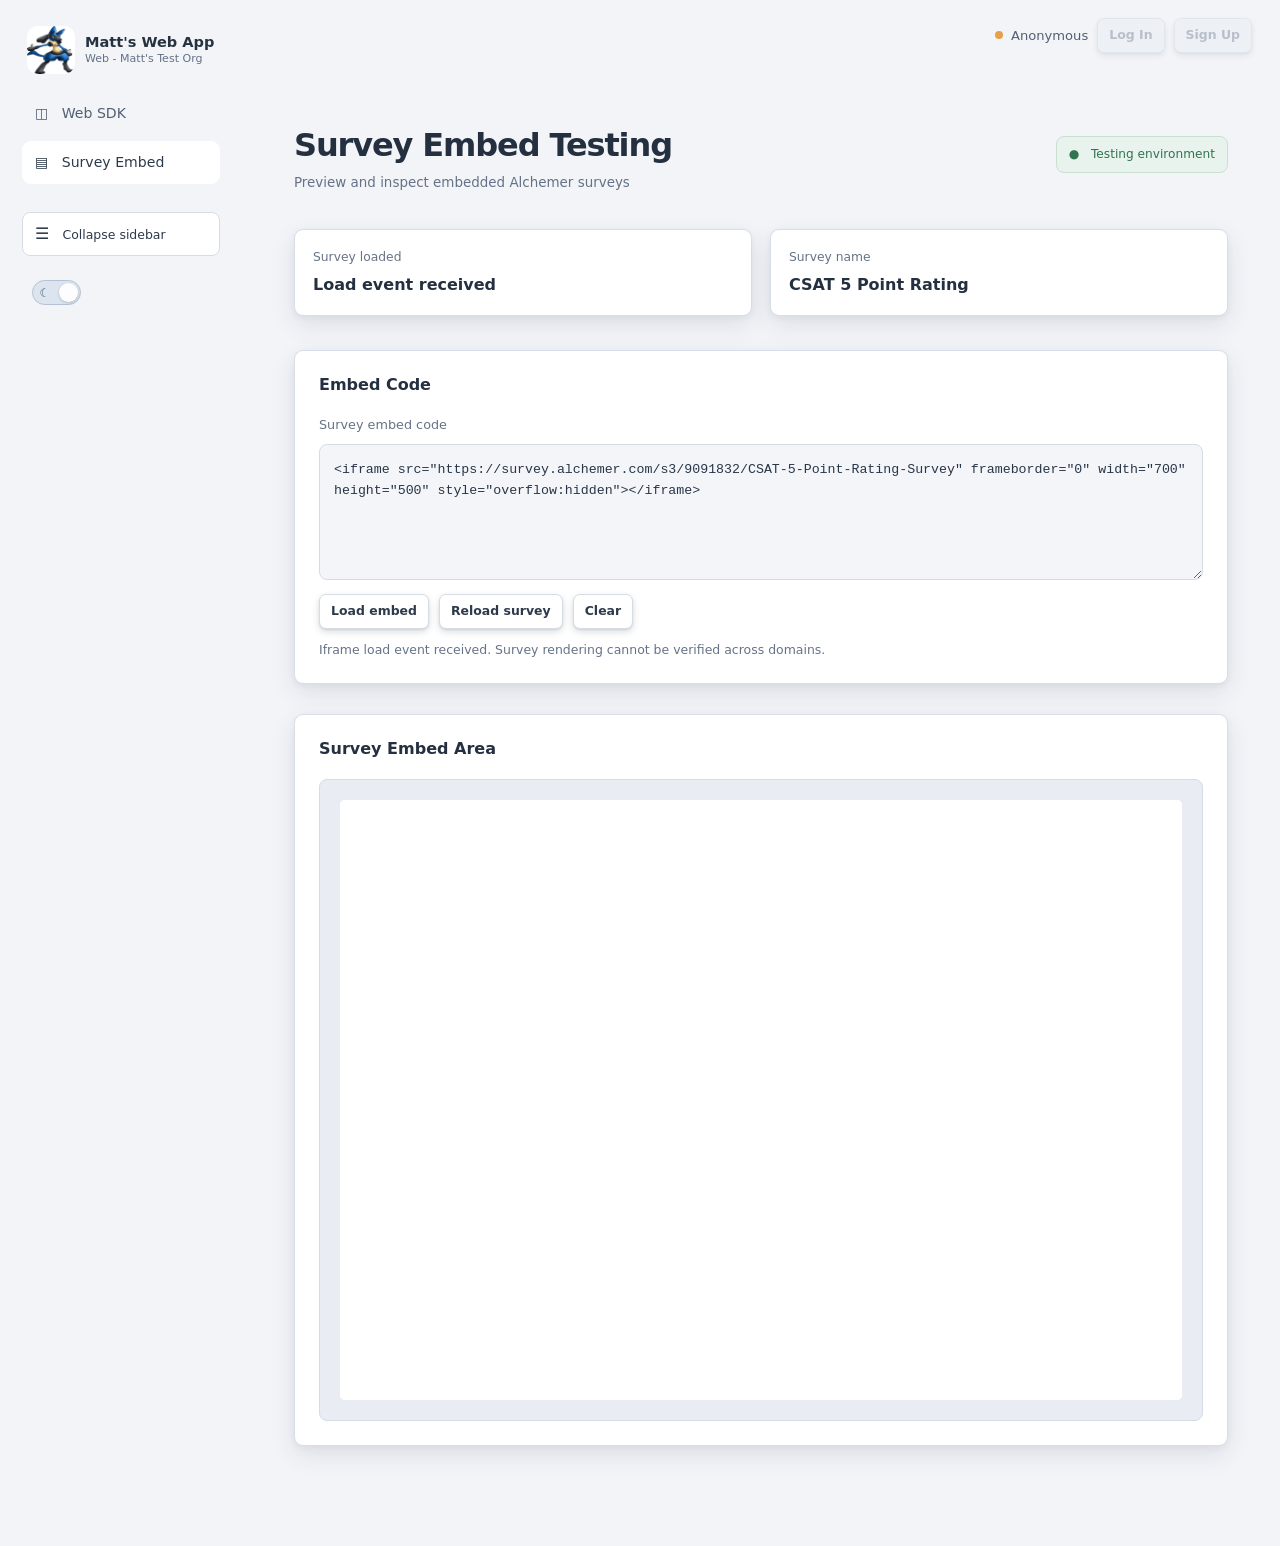
==== commit 866b740b: "Set new CSAT survey as default Survey Embed preview" ====
--- a/survey-embed.html
+++ b/survey-embed.html
@@ -379,7 +379,7 @@
     <section class="panel">
       <div class="panel-heading"><h2>Embed Code</h2></div>
       <label class="embed-label" for="embedCode">Survey embed code</label>
-      <textarea class="embed-code" id="embedCode" rows="5" spellcheck="false" placeholder="Paste an Alchemer iframe embed snippet or HTTPS survey URL…">&lt;iframe src="https://survey.alchemer.com/s3/8795209/CSAT-5-Point-Rating" title="Alchemer survey"&gt;&lt;/iframe&gt;</textarea>
+      <textarea class="embed-code" id="embedCode" rows="5" spellcheck="false" placeholder="Paste an Alchemer iframe embed snippet or HTTPS survey URL…">&lt;iframe src="https://survey.alchemer.com/s3/9091832/CSAT-5-Point-Rating-Survey" frameborder="0" width="700" height="500" style="overflow:hidden"&gt;&lt;/iframe&gt;</textarea>
       <div class="controls embed-tools">
         <button class="button" id="loadButton" type="button">Load embed</button>
         <button class="button" id="reloadButton" type="button">Reload survey</button>
@@ -391,7 +391,7 @@
       <div class="panel-heading"><h2>Survey Embed Area</h2></div>
       <div class="viewer">
         <div class="embed-shell" id="embedShell">
-          <iframe id="alchemer-embed" class="embed-frame" src="https://survey.alchemer.com/s3/8795209/CSAT-5-Point-Rating" title="Alchemer embedded survey" scrolling="auto" loading="lazy"></iframe>
+          <iframe id="alchemer-embed" class="embed-frame" src="https://survey.alchemer.com/s3/9091832/CSAT-5-Point-Rating-Survey" title="Alchemer embedded survey" scrolling="auto" loading="lazy"></iframe>
         </div>
       </div>
     </section>
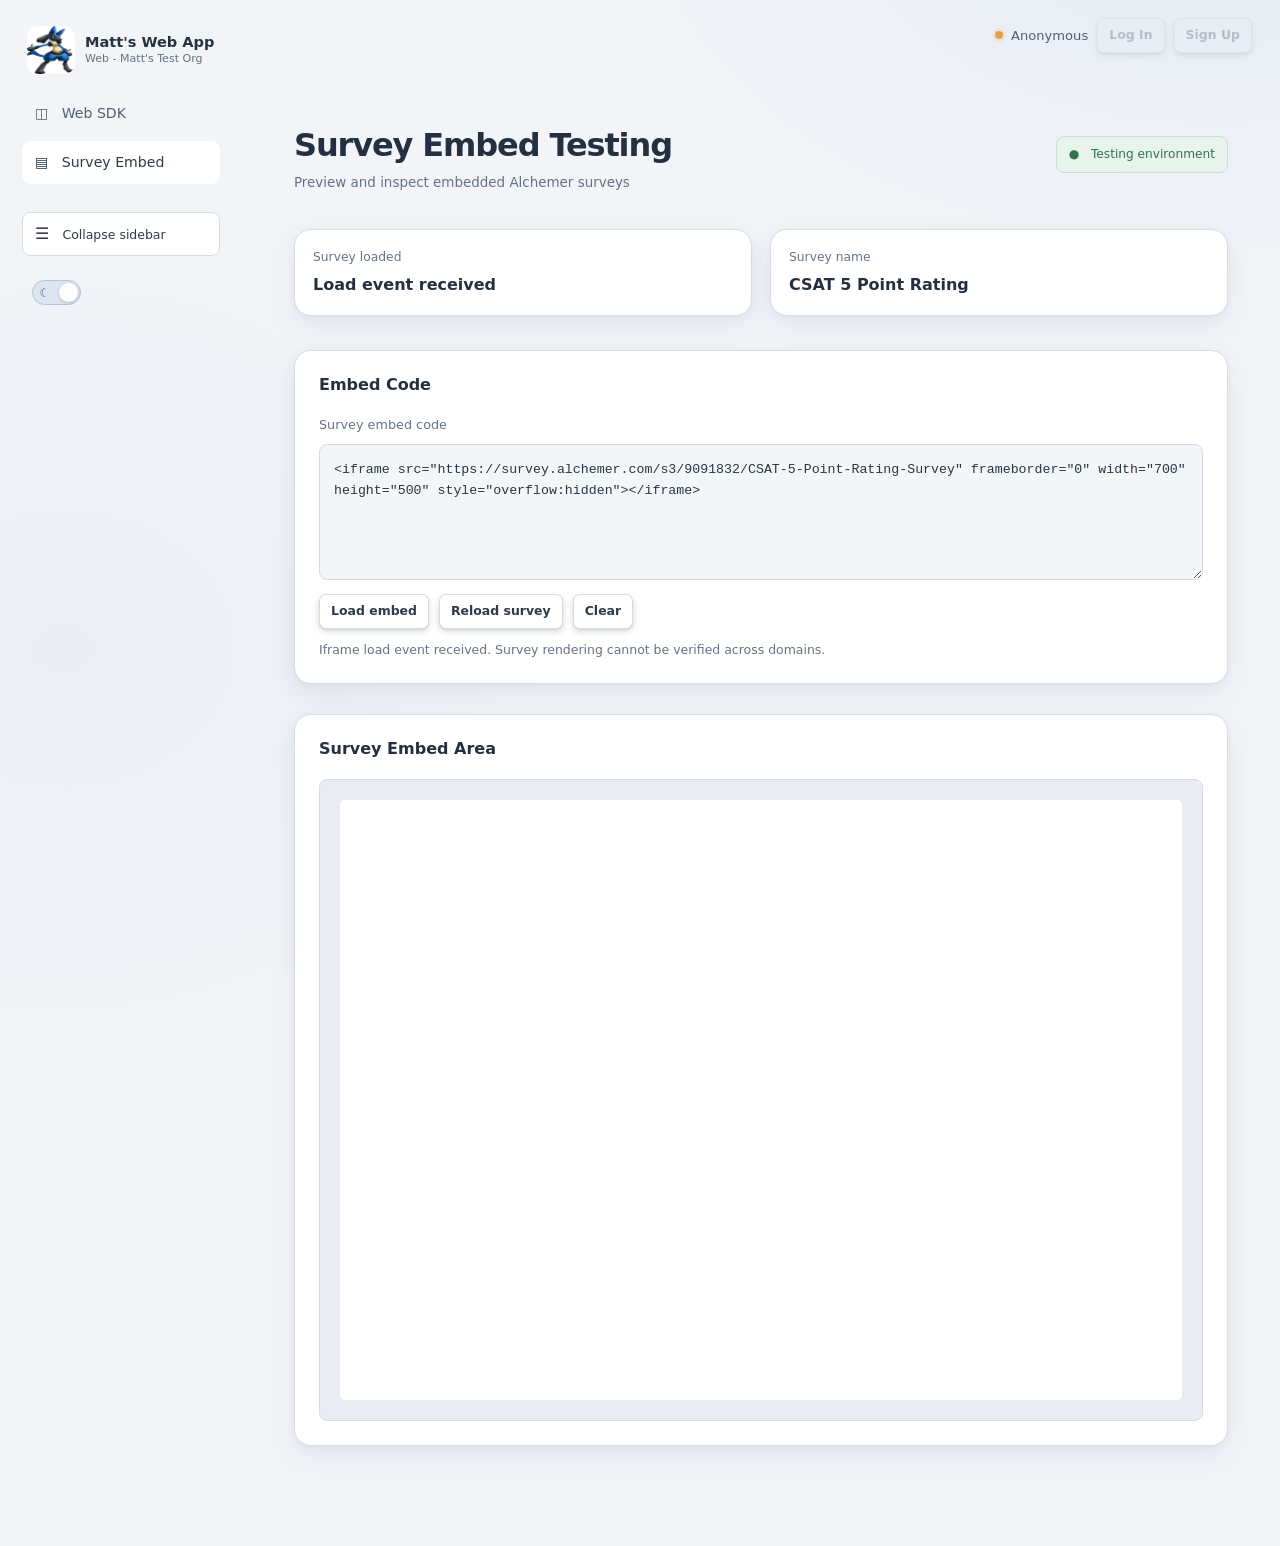
==== commit 5ed14d44: "Polish dashboard with subtle ambient gradients, card depth and status glows" ====
--- a/survey-embed.html
+++ b/survey-embed.html
@@ -335,6 +335,45 @@
     .button:active:not(:disabled) { transform: translateY(0); }
     html[data-theme="light"] .button { box-shadow: 0 3px 7px rgba(39,51,69,.16), 0 1px 2px rgba(39,51,69,.1); }
     @media (max-width: 620px) { .panel { padding-top: 18px; } .panel-heading { margin-bottom: 14px; } }
+
+    /* Refined depth and atmospheric lighting, without changing layout or theme colors */
+    body {
+      background-image:
+        radial-gradient(ellipse 54rem 35rem at 95% -8%, rgba(111, 149, 205, .105), transparent 72%),
+        radial-gradient(ellipse 42rem 34rem at 5% 42%, rgba(112, 171, 184, .075), transparent 75%);
+      background-attachment: fixed;
+    }
+    html[data-theme="light"] body {
+      background-image:
+        radial-gradient(ellipse 54rem 35rem at 95% -8%, rgba(112, 162, 209, .11), transparent 72%),
+        radial-gradient(ellipse 42rem 34rem at 5% 42%, rgba(137, 172, 202, .08), transparent 75%);
+    }
+    .panel, .status-card, .stat {
+      border-radius: 17px;
+      box-shadow: 0 10px 30px rgba(0,0,0,.105), 0 2px 6px rgba(0,0,0,.055);
+      transition: box-shadow .22s ease, border-color .22s ease;
+    }
+    .panel:hover, .status-card:hover, .stat:hover {
+      box-shadow: 0 14px 36px rgba(0,0,0,.14), 0 3px 9px rgba(0,0,0,.07);
+    }
+    html[data-theme="light"] .panel, html[data-theme="light"] .status-card, html[data-theme="light"] .stat {
+      box-shadow: 0 10px 28px rgba(38,55,76,.075), 0 2px 7px rgba(38,55,76,.04);
+    }
+    .event-button, .button:not(:disabled) {
+      transition: transform .18s ease, box-shadow .18s ease, background-color .18s ease, border-color .18s ease;
+    }
+    .event-button:focus-visible, .button:focus-visible {
+      outline-offset: 3px;
+    }
+    .anonymous-pill .dot, .auth-indicator .auth-dot, .status-dot {
+      box-shadow: 0 0 0 3px rgba(245,164,77,.10), 0 0 9px rgba(245,164,77,.2);
+    }
+    .anonymous-pill.authenticated .dot, .status-pill[data-state="ready"] .status-dot {
+      box-shadow: 0 0 0 3px rgba(105,212,162,.1), 0 0 9px rgba(105,212,162,.2);
+    }
+    @media (prefers-reduced-motion: reduce) {
+      .panel, .status-card, .stat, .event-button, .button { transition: none !important; }
+    }
 </style>
   <script src="https://api.alchemer.com/head/surveyjsscript"></script>
   <script>
